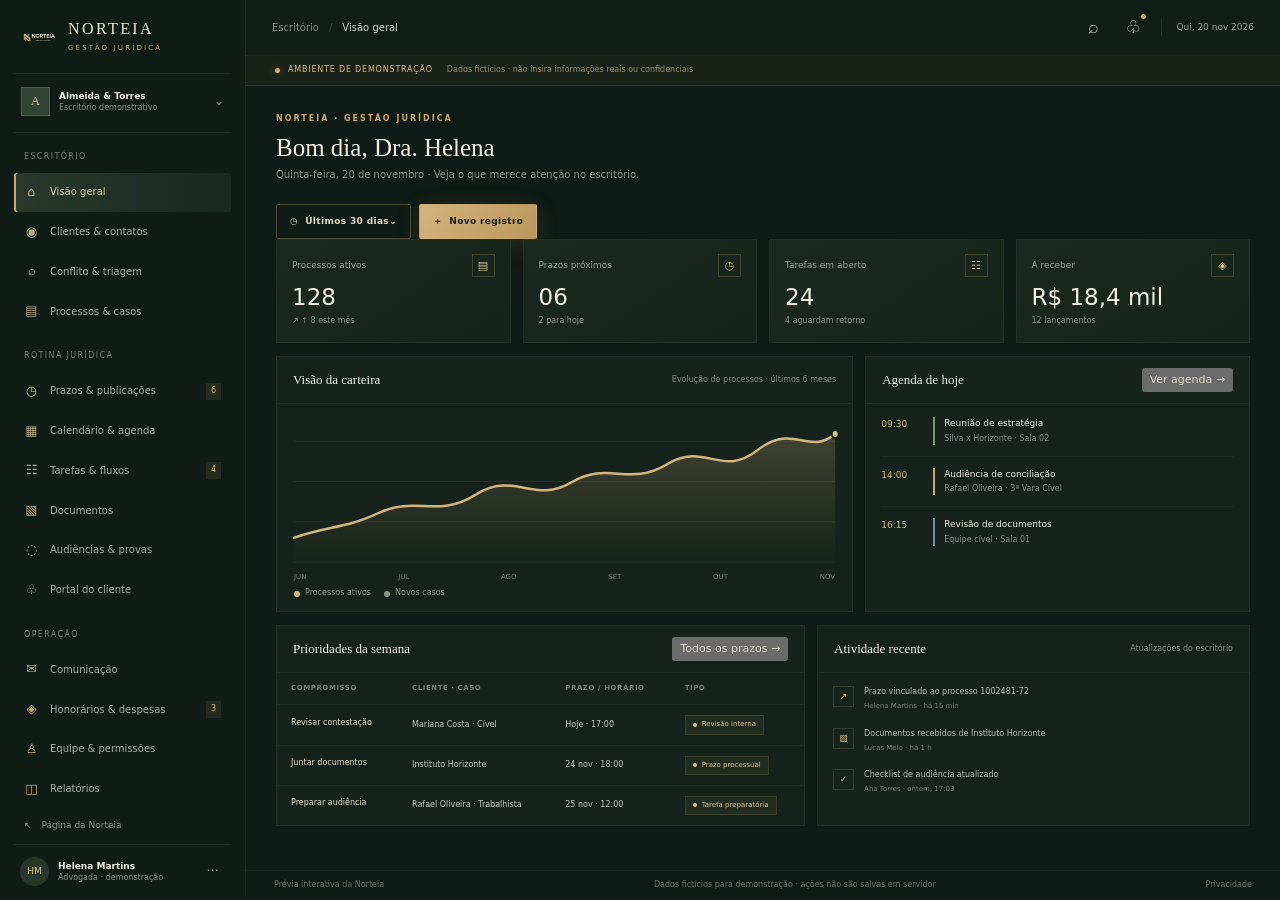
==== demo.html @ d5a63091 "feat: lança a primeira versão pública do Norteia" ====
<!doctype html>
<html lang="pt-BR">
<head>
  <meta charset="utf-8">
  <meta name="viewport" content="width=device-width, initial-scale=1">
  <meta name="theme-color" content="#101a16">
  <meta name="description" content="Demonstração interativa do painel Norteia de gestão jurídica.">
  <title>Painel demonstrativo — Norteia</title>
  <link rel="icon" href="/norteia-monograma.png" type="image/png">
  <link rel="stylesheet" href="/styles.css">
</head>
<body class="app-page">
  <aside class="sidebar" id="sidebar">
    <a class="brand app-brand" href="/"><img src="/norteia-monograma.png" alt="" class="brand-mark"><span class="brand-word">NORTEIA<span>GESTÃO JURÍDICA</span></span></a>
    <div class="workspace-switch"><span class="workspace-avatar">A</span><span><b>Almeida & Torres</b><small>Escritório demonstrativo</small></span><span class="switch-chevron">⌄</span></div>
    <div class="sidebar-label">ESCRITÓRIO</div>
    <nav class="app-nav" id="app-nav" aria-label="Módulos do escritório"></nav>
    <div class="sidebar-bottom"><a href="/?from=demo" class="back-site"><span>↖</span> Página da Norteia</a><div class="user-card"><div class="user-avatar">HM</div><span><b>Helena Martins</b><small>Advogada · demonstração</small></span><button aria-label="Opções do perfil">···</button></div></div>
  </aside>

  <main class="app-main">
    <header class="app-topbar"><button class="mobile-menu app-mobile-menu" aria-label="Abrir menu" aria-expanded="false">☰</button><div class="breadcrumbs"><span>Escritório</span><b>/</b><strong id="current-crumb">Visão geral</strong></div><div class="top-actions"><button class="icon-button" aria-label="Pesquisar" id="search-open">⌕</button><button class="icon-button notification-button" aria-label="Notificações">♧<i></i></button><span class="top-divider"></span><span class="top-date">Qui, 20 nov 2026</span></div></header>
    <div class="demo-ribbon"><span class="demo-pip"></span><span>AMBIENTE DE DEMONSTRAÇÃO</span><span class="demo-ribbon-copy">Dados fictícios · não insira informações reais ou confidenciais</span></div>
    <section class="app-content" id="app-content" tabindex="-1"></section>
    <footer class="app-footer"><span>Prévia interativa da Norteia</span><span>Dados fictícios para demonstração · ações não são salvas em servidor</span><a href="/privacidade/">Privacidade</a></footer>
  </main>
  <div class="toast-region" id="toast-region" aria-live="polite"></div>
  <dialog class="modal" id="action-modal"><form method="dialog" class="modal-card"><button class="modal-close" aria-label="Fechar">×</button><span class="section-kicker" id="modal-kicker">AÇÃO DEMONSTRATIVA</span><h2 id="modal-title">Novo registro</h2><p id="modal-copy">Prévia do fluxo de trabalho.</p><label id="modal-field-label" for="modal-input">Título</label><input id="modal-input" placeholder="Ex.: Revisar documentação" autocomplete="off"><div class="modal-actions"><button class="button button-outline" value="cancel">Cancelar</button><button class="button button-gold" value="default" id="modal-confirm">Adicionar à demonstração</button></div></form></dialog>
  <dialog class="search-dialog" id="search-dialog"><form method="dialog"><label for="global-search">Buscar no painel</label><input id="global-search" placeholder="Clientes, processos, prazos…" autocomplete="off"><button class="modal-close" aria-label="Fechar">×</button><p>Pesquisa demonstrativa entre os itens desta tela.</p></form></dialog>
  <script src="/demo.js" defer></script>
</body>
</html>
---- styles.css ----
:root{color-scheme:dark;--ink:#f2eee4;--ink-muted:#b4b8ad;--gold:#c9a86d;--gold-bright:#dfc28b;--green:#101a16;--green-2:#15231d;--green-3:#1d3027;--line:rgba(221,202,161,.14);--panel:#16221c;--panel-soft:#192720;--muted:#8d988e;--red:#cb7e72;--blue:#8daea4;--sans:Inter,ui-sans-serif,system-ui,-apple-system,BlinkMacSystemFont,"Segoe UI",sans-serif;--serif:Georgia,"Times New Roman",serif}*{box-sizing:border-box}html{scroll-behavior:smooth}body{margin:0;background:var(--green);color:var(--ink);font-family:var(--sans);font-size:14px;line-height:1.6}a{color:inherit;text-decoration:none}button,input{font:inherit}button{color:inherit}.site-header{height:88px;max-width:1320px;padding:0 48px;margin:auto;display:flex;align-items:center;justify-content:space-between;position:relative;z-index:5}.brand{display:flex;align-items:center;gap:12px;min-width:198px}.brand-mark{width:38px;height:38px;object-fit:contain}.brand-word{font-family:var(--serif);font-size:19px;letter-spacing:.15em;color:#f0e7d6;line-height:1.05}.brand-word span{display:block;font-family:var(--sans);font-size:7px;letter-spacing:.31em;color:var(--gold);margin-top:7px}.main-nav{display:flex;gap:36px;color:#c5c8be;font-size:12px}.main-nav a:hover,.text-link:hover,.module-foot a:hover{color:var(--gold-bright)}.button{display:inline-flex;gap:16px;align-items:center;justify-content:center;border:1px solid transparent;border-radius:2px;min-height:46px;padding:0 20px;font-size:11px;font-weight:600;letter-spacing:.04em;transition:.2s ease;cursor:pointer}.button-gold{background:linear-gradient(120deg,#d3b47a,#b9985d);color:#182019;box-shadow:0 5px 24px #bb99552a}.button-gold:hover{background:#e3ca99;transform:translateY(-1px)}.button-outline{border-color:#ac956566;color:#e5dcc8;background:transparent}.button-outline:hover{border-color:var(--gold);color:var(--gold-bright)}.header-action{min-height:40px;font-size:10px}.mobile-menu{display:none;background:none;border:0;font-size:21px}.hero-shell{max-width:1320px;margin:0 auto;padding:46px 48px 0;position:relative;min-height:659px;background:radial-gradient(ellipse at 77% 45%,#bd9c4c13,transparent 39%)}.hero-copy{position:relative;z-index:2;max-width:510px;padding-top:60px}.eyebrow,.section-kicker{font-size:9px;letter-spacing:.25em;color:var(--gold);font-weight:650}.eyebrow{display:flex;align-items:center;gap:12px}.eyebrow-line{display:inline-block;width:28px;height:1px;background:var(--gold)}h1,h2,h3,p{margin-top:0}.hero-copy h1{font-family:var(--serif);font-weight:400;font-size:48px;line-height:1.14;letter-spacing:-.035em;margin:24px 0 20px}.hero-copy h1 em,.intro-grid h2 em,.modules-heading h2 em,.security-copy h2 em,.closing-section h2 em{font-weight:400;color:var(--gold-bright)}.hero-lead{max-width:448px;color:#b9beb4;font-size:14px;line-height:1.85}.hero-actions{display:flex;align-items:center;gap:26px;margin-top:30px}.text-link{font-size:11px;color:#ddd8ca}.text-link span{margin-left:8px;color:var(--gold)}.hero-proof{display:flex;align-items:center;gap:10px;margin-top:54px;max-width:355px;color:#818d82;font-size:10px;line-height:1.6}.proof-dot{width:6px;height:6px;border-radius:50%;background:#d6bd87;box-shadow:0 0 12px #d6bd8770;flex:0 0 auto}.hero-visual{position:absolute;right:48px;top:47px;width:62%;height:500px}.visual-glow{position:absolute;inset:10% 0 5%;background:radial-gradient(ellipse,#c2a26018,transparent 69%)}.dashboard-preview{position:absolute;top:43px;right:0;width:min(100%,687px);height:398px;background:#15221b;border:1px solid #c8aa6b2b;box-shadow:0 24px 80px #0006;transform:perspective(1300px) rotateY(-5deg) rotateX(2deg);overflow:hidden}.preview-top{height:43px;border-bottom:1px solid #ffffff0c;display:flex;justify-content:space-between;align-items:center;padding:0 19px}.preview-logo{display:flex;align-items:center;gap:8px;font-family:var(--serif);letter-spacing:.17em;font-size:10px;color:#e8ddc3}.preview-mark{width:17px;height:17px;border:1px solid var(--gold);color:var(--gold);display:grid;place-items:center;font-family:var(--serif);font-size:10px}.preview-profile{font-size:8px;color:#aab0a7;display:flex;gap:6px;align-items:center}.preview-profile i{width:6px;height:6px;background:#76aa83;border-radius:50%}.preview-content{padding:19px 22px}.preview-heading{display:flex;justify-content:space-between;align-items:center}.preview-heading small{font-size:7px;letter-spacing:.18em;color:#8a988c}.preview-heading h3{font-family:var(--serif);font-size:19px;font-weight:400;margin:5px 0 0}.preview-period{padding:6px 10px;border:1px solid #ffffff14;color:#c0c4bb;font-size:8px}.preview-metrics{display:grid;grid-template-columns:repeat(3,1fr);gap:10px;margin-top:16px}.preview-metrics article{background:#1b2a22;border:1px solid #ffffff09;padding:12px 13px}.preview-metrics article span,.preview-metrics article small{display:block;color:#a1a99f;font-size:8px}.preview-metrics article strong{display:block;font-size:23px;font-weight:450;margin:3px 0}.preview-metrics .trend{color:#9bb89d}.preview-metrics .muted{color:#879186}.preview-lower{display:grid;grid-template-columns:1fr 1fr;gap:13px;margin-top:12px}.preview-chart,.preview-agenda{height:140px;background:#19271f;border:1px solid #ffffff09;padding:12px 13px}.widget-heading{display:flex;align-items:center;justify-content:space-between}.widget-heading b{font-size:9px;font-weight:550}.widget-heading span{font-size:7px;color:#a1a99e}.chart-bars{height:76px;display:flex;align-items:end;justify-content:space-around;gap:9px;padding:6px 8px 0;border-bottom:1px solid #ffffff12}.chart-bars i{flex:1;max-width:19px;background:linear-gradient(180deg,#d7bd86,#8c774c);opacity:.82}.chart-bars i:nth-child(2n){background:linear-gradient(180deg,#859c84,#455e4e)}.chart-labels{display:flex;justify-content:space-around;font-size:6px;color:#79847b;padding-top:5px}.agenda-item{display:flex;gap:9px;margin-top:15px}.agenda-item time{font-size:8px;color:var(--gold-bright);width:32px}.agenda-item span b,.agenda-item span small{display:block;font-size:8px;line-height:1.4;font-weight:500}.agenda-item span small{font-size:7px;color:#8d988e;margin-top:3px}.preview-note{position:absolute;right:14px;bottom:4px;font-size:7px;color:#768176}.floating-alert{position:absolute;left:-5px;bottom:6px;display:flex;align-items:center;gap:10px;padding:11px 14px;background:#202e25;border:1px solid #c8aa6b36;box-shadow:0 14px 38px #0006}.alert-icon{color:var(--gold);font-size:16px}.floating-alert b,.floating-alert small{display:block;font-size:9px;font-weight:500}.floating-alert small{font-size:8px;color:#9da69a}.alert-check{color:#a8c6a4;font-size:11px;margin-left:12px}.visual-caption{position:absolute;right:10px;bottom:0;font-family:var(--serif);font-style:italic;color:#8c9186;font-size:12px}.hero-bottom{position:absolute;bottom:24px;left:48px;right:48px;display:flex;align-items:center;gap:15px;color:#637168;font-size:8px;letter-spacing:.23em}.hero-bottom i{width:3px;height:3px;border-radius:50%;background:#b39863}.section-wrap{max-width:1190px;margin:0 auto;padding-left:48px;padding-right:48px}.intro-section{padding-top:105px;padding-bottom:110px}.intro-grid{display:grid;grid-template-columns:1fr 1fr;gap:60px;margin-top:19px;align-items:end}.intro-grid h2,.modules-heading h2,.security-copy h2,.closing-section h2{font-family:var(--serif);font-size:36px;font-weight:400;line-height:1.2;letter-spacing:-.02em;margin-bottom:0}.intro-grid p,.modules-heading p,.security-copy>p{color:#adb5aa;font-size:12px;line-height:1.9;max-width:480px}.gold-link{color:#dfd6c1}.value-grid{display:grid;grid-template-columns:repeat(3,1fr);gap:15px;margin-top:55px}.value-card{position:relative;min-height:205px;padding:25px 23px;background:linear-gradient(145deg,#17251e,#132019);border:1px solid #d1b67518}.value-number{position:absolute;right:22px;top:19px;color:#59675d;font-size:9px;letter-spacing:.1em}.value-icon{width:37px;height:37px;border:1px solid #c8aa6b55;color:var(--gold-bright);display:grid;place-items:center;font-family:var(--serif);font-size:20px}.value-card h3{font-family:var(--serif);font-size:16px;font-weight:400;margin:20px 0 8px}.value-card p{font-size:10px;line-height:1.8;color:#909b90;max-width:280px}.modules-section{padding:92px 0 87px;background:#141f19;border-top:1px solid #e3d4b11a;border-bottom:1px solid #e3d4b11a}.modules-heading{display:flex;justify-content:space-between;align-items:end;margin-top:18px}.modules-heading p{max-width:310px;margin-bottom:4px}.module-cards{display:grid;grid-template-columns:repeat(3,1fr);margin-top:42px;border-top:1px solid #ffffff15;border-left:1px solid #ffffff15}.module-card{min-height:185px;padding:22px 23px;position:relative;border-right:1px solid #ffffff15;border-bottom:1px solid #ffffff15;transition:.2s}.module-card:hover{background:#1e2c23}.module-card span{font-size:8px;letter-spacing:.12em;color:var(--gold)}.module-card b{display:block;margin-top:19px;font-family:var(--serif);font-size:16px;font-weight:400}.module-card p{max-width:270px;color:#8f9b90;font-size:10px;line-height:1.7;margin-top:7px}.module-card i{position:absolute;right:22px;bottom:18px;color:#d3bc85;font-style:normal;font-size:14px}.module-foot{display:flex;justify-content:space-between;align-items:center;padding-top:25px;color:#788579;font-size:8px;letter-spacing:.1em}.module-foot a{font-size:10px;letter-spacing:0;color:#d8c99f}.module-foot a span{margin-left:8px;color:var(--gold)}.security-section{display:grid;grid-template-columns:.9fr 1.1fr;gap:75px;align-items:center;padding-top:112px;padding-bottom:112px}.security-art{height:280px;position:relative;display:grid;place-items:center;overflow:hidden}.security-ring{position:absolute;border:1px solid #d1b6752a;border-radius:50%}.ring-one{width:220px;height:220px}.ring-two{width:158px;height:158px;border-color:#d1b67540}.security-emblem{height:80px;width:80px;display:grid;place-items:center;border:1px solid #d4b879;color:#dec38c;font-family:var(--serif);font-size:43px;box-shadow:0 0 65px #ccad6620,inset 0 0 30px #ccad6612}.security-orbit{position:absolute;color:#9d987e;font-size:7px;letter-spacing:.22em}.orbit-a{top:30px;left:50%;transform:translateX(-50%)}.orbit-b{bottom:28px;left:50%;transform:translateX(-50%)}.security-copy h2{font-size:31px;margin-top:15px}.security-copy>p{margin-top:17px;max-width:495px}.security-points{display:grid;gap:9px;margin-top:22px;color:#b7beb2;font-size:10px}.security-points i{color:var(--gold-bright);font-style:normal;margin-right:9px}.closing-section{text-align:center;padding:82px 24px 85px;background:radial-gradient(ellipse at center,#273428,#152019 63%);border-top:1px solid #e3d4b11a}.closing-mark{margin:0 auto 22px;width:36px;height:36px;border:1px solid #c8aa6b8c;color:var(--gold-bright);display:grid;place-items:center;font-family:var(--serif);font-size:20px}.closing-section h2{font-size:34px;margin:16px 0 26px}.closing-section small{display:block;color:#788579;font-size:8px;margin-top:14px}.site-footer{max-width:1320px;padding:24px 48px;margin:auto;display:flex;align-items:center;justify-content:space-between;color:#778279;font-size:9px}.site-footer .brand{min-width:0}.site-footer .brand-mark{width:30px;height:30px}.site-footer .brand-word{font-size:14px}.site-footer .brand-word span{font-size:6px}.site-footer a:hover{color:var(--gold-bright)}

/* Aplicação demonstrativa */
.app-page{height:100vh;overflow:hidden;background:#101a16;font-size:13px}.sidebar{position:fixed;left:0;top:0;bottom:0;width:246px;background:#111c17;border-right:1px solid #ffffff10;display:flex;flex-direction:column;padding:20px 14px 12px;z-index:10}.app-brand{padding:0 8px 19px;border-bottom:1px solid #ffffff10}.app-brand .brand-mark{width:34px;height:34px}.app-brand .brand-word{font-size:16px}.workspace-switch{display:flex;align-items:center;gap:9px;padding:13px 7px 16px;border-bottom:1px solid #ffffff10}.workspace-avatar{width:29px;height:29px;display:grid;place-items:center;background:#314334;color:#dec38c;font-family:var(--serif);border:1px solid #c9a86d3a}.workspace-switch b,.workspace-switch small{display:block;font-size:9px;line-height:1.4}.workspace-switch small{font-size:8px;color:#869187}.switch-chevron{margin-left:auto;color:#89958c;font-size:12px}.sidebar-label{font-size:8px;letter-spacing:.17em;color:#748076;padding:18px 10px 8px}.app-nav{overflow-y:auto;scrollbar-width:thin;scrollbar-color:#344237 transparent}.nav-link{width:100%;border:0;background:transparent;display:flex;align-items:center;gap:11px;padding:9px 10px;margin:1px 0;color:#a5afa5;text-align:left;font-size:10px;border-radius:3px;cursor:pointer;transition:.15s}.nav-link:hover{background:#1c2b22;color:#f0e7d6}.nav-link.active{background:linear-gradient(90deg,#29392d,#1a281f);color:#e5cf9e;box-shadow:inset 2px 0 #c9a86d}.nav-icon{width:15px;text-align:center;color:#bdad81;font-size:13px}.nav-badge{margin-left:auto;font-size:8px;color:#d0b981;background:#c7a9601c;padding:2px 5px}.sidebar-bottom{margin-top:auto}.back-site{display:flex;gap:10px;align-items:center;color:#8e9a90;font-size:9px;padding:12px 10px;border-bottom:1px solid #ffffff10}.back-site:hover{color:#e3ca99}.user-card{display:flex;align-items:center;gap:9px;padding:12px 6px 2px}.user-avatar{width:29px;height:29px;border-radius:50%;background:#27382b;color:#e1c790;display:grid;place-items:center;font-size:9px}.user-card b,.user-card small{display:block;font-size:9px;line-height:1.4}.user-card small{color:#879389;font-size:8px}.user-card button{margin-left:auto;background:transparent;border:0;color:#9aa399}.app-main{height:100vh;margin-left:246px;display:flex;flex-direction:column;min-width:0}.app-topbar{height:56px;flex:0 0 56px;border-bottom:1px solid #ffffff0e;display:flex;align-items:center;justify-content:space-between;padding:0 26px;background:#121d17}.breadcrumbs{display:flex;gap:10px;align-items:center;font-size:10px;color:#859086}.breadcrumbs b{font-weight:400;color:#465348}.breadcrumbs strong{font-weight:500;color:#d4dacd}.top-actions{display:flex;align-items:center;gap:14px;color:#9aa39a}.icon-button{background:transparent;border:0;color:#b6bbae;font-size:18px;cursor:pointer;position:relative}.icon-button:hover{color:#dfc28b}.notification-button i{position:absolute;right:1px;top:2px;width:5px;height:5px;background:#c9a86d;border-radius:50%}.top-divider{height:18px;width:1px;background:#ffffff15}.top-date{font-size:9px}.demo-ribbon{min-height:30px;display:flex;align-items:center;gap:8px;padding:0 29px;background:#9b7c4214;border-bottom:1px solid #bd9d5f29;color:#d7bd83;font-size:8px;letter-spacing:.1em}.demo-pip{width:5px;height:5px;border-radius:50%;background:#d2ae64;box-shadow:0 0 8px #d2ae6466}.demo-ribbon-copy{color:#968b6d;letter-spacing:0;margin-left:6px}.app-content{overflow:auto;flex:1;padding:27px 30px 32px;scrollbar-width:thin;scrollbar-color:#39443b transparent}.app-footer{min-height:30px;flex:0 0 30px;border-top:1px solid #ffffff0b;padding:0 28px;display:flex;align-items:center;justify-content:space-between;color:#66736a;font-size:8px}.app-footer a:hover{color:var(--gold-bright)}.page-title-row{display:flex;align-items:flex-start;justify-content:space-between;gap:20px;margin-bottom:21px}.page-title-row .section-kicker{font-size:8px}.page-title-row h1{font-family:var(--serif);font-size:25px;line-height:1.2;font-weight:400;margin:7px 0 4px}.page-title-row p{color:#89958a;font-size:10px;margin:0}.page-actions{display:flex;gap:8px}.page-actions .button{min-height:35px;padding:0 13px;font-size:9px}.metric-grid{display:grid;grid-template-columns:repeat(4,1fr);gap:12px}.metric-card{padding:14px 15px;background:linear-gradient(145deg,#1a2920,#17231c);border:1px solid #ffffff0c;min-height:103px;position:relative}.metric-top{display:flex;justify-content:space-between;align-items:center;color:#99a397;font-size:9px}.metric-icon{width:23px;height:23px;display:grid;place-items:center;color:#d4bd89;border:1px solid #c9a86d38;font-size:11px}.metric-value{font-size:23px;font-weight:450;line-height:1.2;margin-top:7px}.metric-sub{font-size:8px;color:#879388;margin-top:4px}.metric-sub em{color:#9cbb99;font-style:normal}.overview-grid{display:grid;grid-template-columns:1.2fr .8fr;gap:12px;margin-top:13px}.app-panel{background:#16221b;border:1px solid #ffffff0d}.panel-heading{height:47px;padding:0 16px;display:flex;align-items:center;justify-content:space-between;border-bottom:1px solid #ffffff0d}.panel-heading b{font-family:var(--serif);font-size:13px;font-weight:400}.panel-heading a{font-size:8px;color:#d7c28e}.panel-subtitle{color:#7f8d81;font-size:8px}.chart-panel{padding-bottom:11px}.overview-chart{height:168px;padding:12px 17px 5px;position:relative}.overview-chart svg{width:100%;height:100%;overflow:visible}.chart-gridline{stroke:#ffffff10;stroke-width:1}.chart-area{fill:url(#areaFill)}.chart-line{fill:none;stroke:#d1b77e;stroke-width:2.5;stroke-linecap:round;stroke-linejoin:round}.chart-point{fill:#d8c08a;stroke:#16221b;stroke-width:2}.chart-axis{display:flex;justify-content:space-between;color:#758176;font-size:7px;margin:0 17px}.chart-legend{display:flex;gap:13px;color:#89958a;font-size:8px;padding:0 17px;margin-top:4px}.chart-legend span{display:flex;align-items:center;gap:5px}.chart-legend i{width:6px;height:6px;background:#d1b77e;border-radius:50%}.chart-legend span+span i{background:#829b81}.agenda-list{padding:2px 15px 6px}.agenda-row{display:flex;gap:10px;padding:11px 0;border-bottom:1px solid #ffffff0a}.agenda-row:last-child{border:0}.agenda-time{width:42px;color:#d7bd83;font-size:9px}.agenda-row-content{padding-left:9px;border-left:2px solid #7b9474}.agenda-row:nth-child(2) .agenda-row-content{border-color:#c9a86d}.agenda-row:nth-child(3) .agenda-row-content{border-color:#7889a0}.agenda-row-content b,.agenda-row-content small{display:block;font-size:9px;font-weight:500;line-height:1.5}.agenda-row-content small{color:#849085;font-size:8px;margin-top:2px}.bottom-grid{display:grid;grid-template-columns:1.1fr .9fr;gap:12px;margin-top:13px}.table-wrap{overflow:auto}.data-table{width:100%;border-collapse:collapse;white-space:nowrap}.data-table th{font-size:7px;letter-spacing:.08em;font-weight:550;color:#718075;text-align:left;padding:10px 14px;border-bottom:1px solid #ffffff0d}.data-table td{font-size:8px;padding:10px 14px;color:#c4cabe;border-bottom:1px solid #ffffff09}.data-table tr:last-child td{border-bottom:0}.data-table td:first-child{color:#e3dcca}.table-sub{display:block;font-size:7px;color:#7c897e;margin-top:3px}.status-pill{display:inline-flex;align-items:center;gap:5px;padding:3px 7px;border:1px solid #c9a86d28;background:#c9a86d12;color:#ddc58e;font-size:7px}.status-pill::before{content:"";width:4px;height:4px;background:currentColor;border-radius:50%}.status-pill.green{border-color:#80a58130;background:#80a58112;color:#a5c3a3}.status-pill.red{border-color:#c27d6b30;background:#c27d6b12;color:#df9588}.status-pill.blue{border-color:#8aa1b730;background:#8aa1b712;color:#aabdd0}.activity-list{padding:5px 15px 8px}.activity{display:flex;gap:10px;padding:8px 0}.activity-mark{width:21px;height:21px;border:1px solid #c9a86d30;color:#d7be87;display:grid;place-items:center;font-size:9px;flex:0 0 auto}.activity p{font-size:8px;color:#b9c1b5;margin:0;line-height:1.5}.activity small{display:block;color:#758277;font-size:7px;margin-top:3px}.toolbar{display:flex;align-items:center;justify-content:space-between;gap:10px;margin-bottom:12px}.toolbar-left,.toolbar-right{display:flex;align-items:center;gap:8px}.search-field{height:34px;min-width:205px;padding:0 11px;background:#16221b;border:1px solid #ffffff18;color:#ede9df;font-size:9px;outline:none}.search-field:focus,.filter-select:focus{border-color:#c9a86d8a}.search-field::placeholder{color:#758176}.filter-select{height:34px;min-width:118px;padding:0 10px;background:#16221b;border:1px solid #ffffff18;color:#aab3a8;font-size:9px;outline:none}.record-count{color:#78867a;font-size:8px;margin-left:3px}.empty-state{padding:40px;text-align:center;color:#879388;font-size:10px}.detail-layout{display:grid;grid-template-columns:1.4fr .6fr;gap:12px}.detail-card{padding:18px;background:#16221b;border:1px solid #ffffff0d}.detail-card h3{font-family:var(--serif);font-size:14px;font-weight:400;margin-bottom:13px}.detail-fields{display:grid;grid-template-columns:repeat(2,1fr);gap:15px}.detail-field small{display:block;font-size:7px;letter-spacing:.1em;color:#758176}.detail-field b{display:block;font-size:9px;font-weight:450;margin-top:4px;color:#d9ded4}.timeline{border-left:1px solid #c9a86d38;margin-left:4px;padding-left:15px}.timeline-item{position:relative;padding-bottom:16px}.timeline-item:before{content:"";position:absolute;left:-19px;top:5px;width:7px;height:7px;background:#c9a86d;border-radius:50%}.timeline-item b{display:block;font-size:9px;font-weight:500}.timeline-item small{display:block;color:#849085;font-size:8px;margin-top:2px}.modal,.search-dialog{background:transparent;border:0;padding:0;color:var(--ink);max-width:calc(100vw - 30px);width:440px}.modal::backdrop,.search-dialog::backdrop{background:#06100bd9;backdrop-filter:blur(5px)}.modal-card,.search-dialog form{position:relative;background:#18251e;border:1px solid #c9a86d44;padding:28px}.modal-close{position:absolute;top:12px;right:14px;background:none;border:0;color:#a5afa4;font-size:22px;cursor:pointer}.modal-card .section-kicker{font-size:8px}.modal-card h2{font-family:var(--serif);font-size:23px;font-weight:400;margin:9px 0}.modal-card p,.search-dialog p{font-size:9px;color:#8d988e}.modal-card label{display:block;font-size:9px;color:#adb5aa;margin:18px 0 6px}.modal-card input,.search-dialog input{width:100%;height:38px;background:#101a16;border:1px solid #ffffff1d;color:#f2eee4;padding:0 11px;outline:none}.modal-card input:focus,.search-dialog input:focus{border-color:#c9a86d}.modal-actions{display:flex;justify-content:flex-end;gap:8px;margin-top:20px}.modal-actions .button{min-height:36px;font-size:9px;padding:0 13px}.toast-region{position:fixed;right:24px;bottom:45px;z-index:20;display:grid;gap:8px}.toast{padding:10px 14px;background:#25382b;border:1px solid #86a27e66;color:#d6e1d1;font-size:9px;box-shadow:0 10px 40px #0007;animation:toast-in .2s ease}.toast.error{border-color:#c27d6b66;color:#e7b1a6}@keyframes toast-in{from{transform:translateY(7px);opacity:0}to{transform:translateY(0);opacity:1}}.app-mobile-menu{color:#d5c38c}.privacy-page{min-height:100vh}.privacy-content{max-width:800px;margin:60px auto;padding:0 28px 80px}.privacy-content h1{font:400 38px/1.2 var(--serif);margin:14px 0 22px}.privacy-content h2{font:400 20px var(--serif);margin:30px 0 8px;color:#e7d7b0}.privacy-content p{color:#aeb8ac;font-size:13px;line-height:1.9}.privacy-content .privacy-updated{margin-top:35px;color:#7d8a7e;font-size:10px}.privacy-page .site-header{border-bottom:1px solid #ffffff12}.privacy-page .text-link{font-size:10px}

@media(max-width:1050px){.hero-visual{right:32px;width:59%;opacity:.88}.dashboard-preview{width:100%}.hero-copy{max-width:440px}.hero-copy h1{font-size:42px}.hero-lead{max-width:390px}.hero-proof{max-width:300px}.security-section{gap:35px}.section-wrap{padding-left:36px;padding-right:36px}.site-header{padding:0 36px}.hero-shell{padding-left:36px;padding-right:36px}.hero-bottom{left:36px;right:36px}.sidebar{width:220px}.app-main{margin-left:220px}.metric-grid{grid-template-columns:repeat(2,1fr)}}
@media(max-width:760px){.site-header{height:70px;padding:0 20px}.brand{gap:9px}.brand-mark{width:31px;height:31px}.brand-word{font-size:16px}.brand-word span{font-size:6px;margin-top:5px}.main-nav,.header-action{display:none}.mobile-menu{display:block}.hero-shell{padding:25px 20px 55px;min-height:auto;background:radial-gradient(ellipse at 66% 49%,#bd9c4c14,transparent 56%)}.hero-copy{padding-top:24px;max-width:none}.hero-copy h1{font-size:39px;margin:19px 0 15px}.hero-lead{font-size:12px;max-width:460px}.hero-actions{gap:17px;flex-wrap:wrap;margin-top:22px}.hero-proof{margin-top:26px;max-width:340px}.hero-visual{position:relative;top:auto;right:auto;width:100%;height:306px;margin:26px 0 0}.dashboard-preview{top:5px;width:100%;height:265px;transform:none}.preview-top{height:35px;padding:0 11px}.preview-content{padding:12px}.preview-heading h3{font-size:15px}.preview-heading small{font-size:6px}.preview-period{font-size:7px;padding:4px 6px}.preview-metrics{gap:5px;margin-top:11px}.preview-metrics article{padding:8px}.preview-metrics article span,.preview-metrics article small{font-size:6px}.preview-metrics article strong{font-size:17px}.preview-lower{gap:6px;margin-top:7px}.preview-chart,.preview-agenda{height:105px;padding:8px}.widget-heading b{font-size:7px}.widget-heading span{font-size:6px}.chart-bars{height:52px}.agenda-item{margin-top:10px;gap:4px}.agenda-item time,.agenda-item span b{font-size:6px}.agenda-item span small{font-size:5px}.preview-note{font-size:5px}.floating-alert{left:-5px;bottom:-11px;padding:8px 10px;gap:7px}.floating-alert b{font-size:7px}.floating-alert small{font-size:6px}.alert-icon{font-size:12px}.visual-caption{display:none}.hero-bottom{position:relative;bottom:auto;left:auto;right:auto;margin-top:21px;gap:9px;font-size:6px}.section-wrap{padding-left:20px;padding-right:20px}.intro-section{padding-top:68px;padding-bottom:70px}.intro-grid{grid-template-columns:1fr;gap:17px;margin-top:17px}.intro-grid h2,.modules-heading h2{font-size:31px}.intro-grid p,.modules-heading p,.security-copy>p{font-size:11px}.value-grid{grid-template-columns:1fr;gap:9px;margin-top:30px}.value-card{min-height:155px;padding:19px}.value-card h3{margin-top:13px}.modules-section{padding:65px 0}.modules-heading{display:block}.modules-heading p{margin-top:13px}.module-cards{grid-template-columns:1fr 1fr;margin-top:25px}.module-card{min-height:164px;padding:16px}.module-card b{font-size:14px;margin-top:14px}.module-card p{font-size:9px}.module-foot{align-items:flex-start;gap:13px;flex-direction:column;font-size:7px}.security-section{grid-template-columns:1fr;gap:10px;padding-top:62px;padding-bottom:65px}.security-art{height:220px;grid-row:2}.ring-one{width:190px;height:190px}.ring-two{width:135px;height:135px}.security-copy h2{font-size:27px}.closing-section{padding:65px 18px}.closing-section h2{font-size:29px}.site-footer{padding:19px 20px;gap:10px;flex-wrap:wrap}.site-footer>span:first-of-type{display:none}.privacy-content{margin:40px auto;padding:0 20px 60px}.privacy-content h1{font-size:31px}.app-page{height:auto;min-height:100vh;overflow:auto}.sidebar{transform:translateX(-100%);transition:transform .2s ease;width:255px;box-shadow:0 0 50px #0008}.sidebar.open{transform:translateX(0)}.app-main{margin-left:0;height:100vh;min-height:650px}.app-topbar{padding:0 14px;height:50px;flex-basis:50px}.app-mobile-menu{display:block}.breadcrumbs{margin-right:auto;margin-left:12px;font-size:9px}.top-actions{gap:8px}.top-date{display:none}.demo-ribbon{padding:0 14px;font-size:7px}.demo-ribbon-copy{font-size:7px}.app-content{padding:20px 14px 24px}.app-footer{padding:5px 12px;gap:4px;flex-wrap:wrap;font-size:7px;min-height:35px}.app-footer span:nth-child(2){display:none}.page-title-row{align-items:flex-start;flex-direction:column;gap:12px;margin-bottom:16px}.page-title-row h1{font-size:23px}.page-actions{width:100%}.page-actions .button{flex:1}.metric-grid{gap:7px}.metric-card{min-height:91px;padding:11px}.metric-top{font-size:8px}.metric-icon{height:20px;width:20px}.metric-value{font-size:21px}.metric-sub{font-size:7px}.overview-grid,.bottom-grid,.detail-layout{grid-template-columns:1fr;gap:9px;margin-top:9px}.overview-chart{height:150px}.toolbar{align-items:stretch;flex-direction:column}.toolbar-left,.toolbar-right{width:100%}.search-field{min-width:0;flex:1}.filter-select{flex:1;min-width:0}.data-table th{padding:9px 10px;font-size:6px}.data-table td{padding:9px 10px;font-size:7px}.panel-heading{padding:0 12px}.detail-card{padding:14px}.detail-fields{gap:12px}.search-dialog{width:calc(100% - 24px)}.modal-card,.search-dialog form{padding:23px}.toast-region{left:12px;right:12px;bottom:43px}}
@media(max-width:380px){.hero-copy h1{font-size:34px}.hero-visual{height:280px}.dashboard-preview{height:247px}.preview-lower{grid-template-columns:1.05fr .95fr}.preview-chart,.preview-agenda{padding:6px}.preview-heading h3{font-size:13px}.module-cards{grid-template-columns:1fr}.module-card{min-height:138px}}
@media(prefers-reduced-motion:reduce){*,*::before,*::after{scroll-behavior:auto!important;transition:none!important;animation:none!important}}
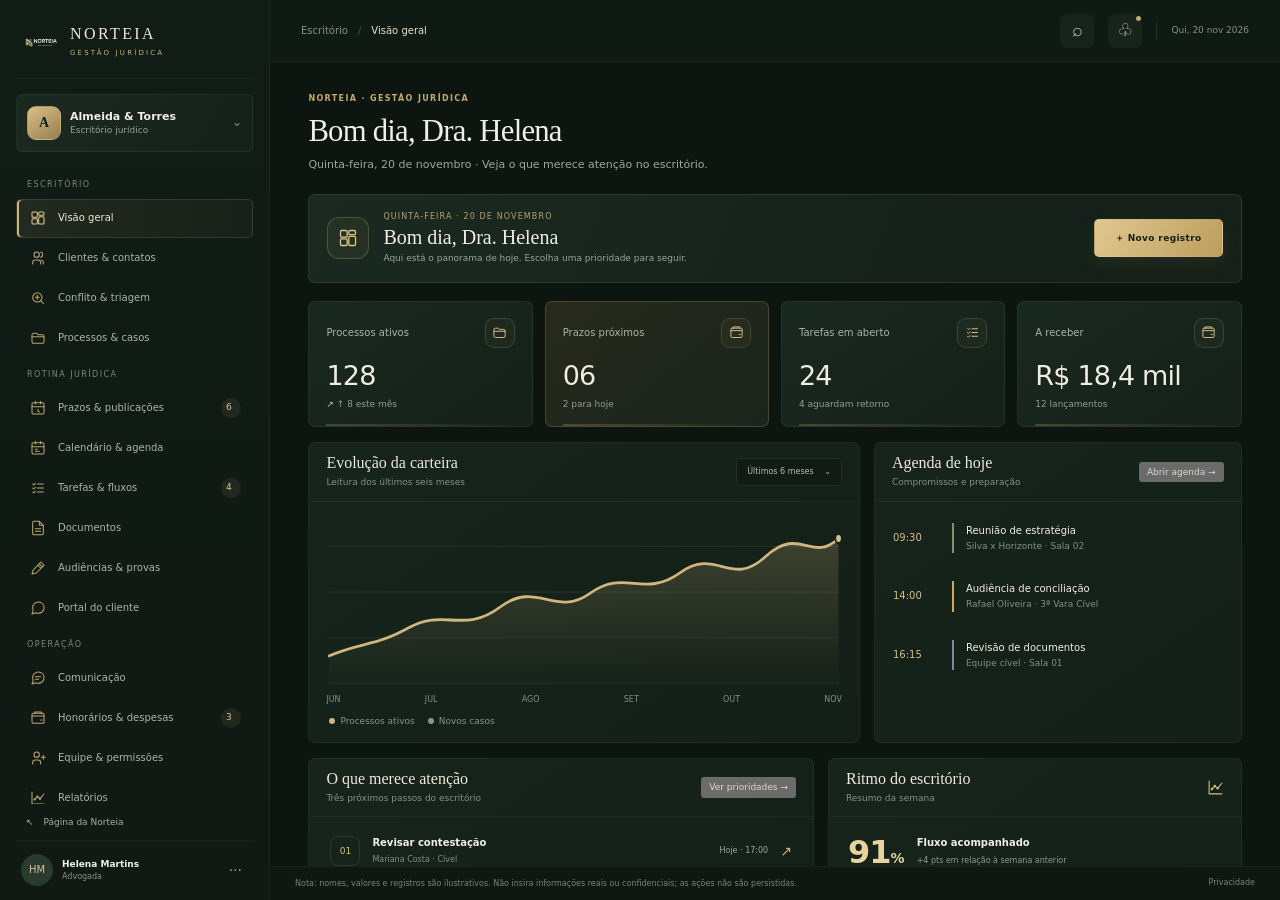
==== commit 0da12a40: "refine: evolui a landing e os módulos do painel" ====
--- a/demo.html
+++ b/demo.html
@@ -4,29 +4,29 @@
   <meta charset="utf-8">
   <meta name="viewport" content="width=device-width, initial-scale=1">
   <meta name="theme-color" content="#101a16">
-  <meta name="description" content="Demonstração interativa do painel Norteia de gestão jurídica.">
-  <title>Painel demonstrativo — Norteia</title>
+  <meta name="description" content="Norteia reúne a gestão jurídica em uma visão conectada de clientes, casos, prazos e operação.">
+  <title>Norteia — Gestão jurídica</title>
   <link rel="icon" href="/norteia-monograma.png" type="image/png">
   <link rel="stylesheet" href="/styles.css">
+  <link rel="stylesheet" href="/refinements.css">
 </head>
 <body class="app-page">
   <aside class="sidebar" id="sidebar">
     <a class="brand app-brand" href="/"><img src="/norteia-monograma.png" alt="" class="brand-mark"><span class="brand-word">NORTEIA<span>GESTÃO JURÍDICA</span></span></a>
-    <div class="workspace-switch"><span class="workspace-avatar">A</span><span><b>Almeida & Torres</b><small>Escritório demonstrativo</small></span><span class="switch-chevron">⌄</span></div>
+    <div class="workspace-switch"><span class="workspace-avatar">A</span><span><b>Almeida & Torres</b><small>Escritório jurídico</small></span><span class="switch-chevron">⌄</span></div>
     <div class="sidebar-label">ESCRITÓRIO</div>
     <nav class="app-nav" id="app-nav" aria-label="Módulos do escritório"></nav>
-    <div class="sidebar-bottom"><a href="/?from=demo" class="back-site"><span>↖</span> Página da Norteia</a><div class="user-card"><div class="user-avatar">HM</div><span><b>Helena Martins</b><small>Advogada · demonstração</small></span><button aria-label="Opções do perfil">···</button></div></div>
+    <div class="sidebar-bottom"><a href="/" class="back-site"><span>↖</span> Página da Norteia</a><div class="user-card"><div class="user-avatar">HM</div><span><b>Helena Martins</b><small>Advogada</small></span><button aria-label="Opções do perfil">···</button></div></div>
   </aside>
 
   <main class="app-main">
     <header class="app-topbar"><button class="mobile-menu app-mobile-menu" aria-label="Abrir menu" aria-expanded="false">☰</button><div class="breadcrumbs"><span>Escritório</span><b>/</b><strong id="current-crumb">Visão geral</strong></div><div class="top-actions"><button class="icon-button" aria-label="Pesquisar" id="search-open">⌕</button><button class="icon-button notification-button" aria-label="Notificações">♧<i></i></button><span class="top-divider"></span><span class="top-date">Qui, 20 nov 2026</span></div></header>
-    <div class="demo-ribbon"><span class="demo-pip"></span><span>AMBIENTE DE DEMONSTRAÇÃO</span><span class="demo-ribbon-copy">Dados fictícios · não insira informações reais ou confidenciais</span></div>
     <section class="app-content" id="app-content" tabindex="-1"></section>
-    <footer class="app-footer"><span>Prévia interativa da Norteia</span><span>Dados fictícios para demonstração · ações não são salvas em servidor</span><a href="/privacidade/">Privacidade</a></footer>
+    <footer class="app-footer"><span class="app-footnote">Nota: nomes, valores e registros são ilustrativos. Não insira informações reais ou confidenciais; as ações não são persistidas.</span><a href="/privacidade/">Privacidade</a></footer>
   </main>
   <div class="toast-region" id="toast-region" aria-live="polite"></div>
-  <dialog class="modal" id="action-modal"><form method="dialog" class="modal-card"><button class="modal-close" aria-label="Fechar">×</button><span class="section-kicker" id="modal-kicker">AÇÃO DEMONSTRATIVA</span><h2 id="modal-title">Novo registro</h2><p id="modal-copy">Prévia do fluxo de trabalho.</p><label id="modal-field-label" for="modal-input">Título</label><input id="modal-input" placeholder="Ex.: Revisar documentação" autocomplete="off"><div class="modal-actions"><button class="button button-outline" value="cancel">Cancelar</button><button class="button button-gold" value="default" id="modal-confirm">Adicionar à demonstração</button></div></form></dialog>
-  <dialog class="search-dialog" id="search-dialog"><form method="dialog"><label for="global-search">Buscar no painel</label><input id="global-search" placeholder="Clientes, processos, prazos…" autocomplete="off"><button class="modal-close" aria-label="Fechar">×</button><p>Pesquisa demonstrativa entre os itens desta tela.</p></form></dialog>
+  <dialog class="modal" id="action-modal"><form method="dialog" class="modal-card"><button class="modal-close" aria-label="Fechar">×</button><span class="section-kicker" id="modal-kicker">NOVO REGISTRO</span><h2 id="modal-title">Novo registro</h2><p id="modal-copy">Prévia do fluxo de trabalho.</p><label id="modal-field-label" for="modal-input">Título</label><input id="modal-input" placeholder="Ex.: Revisar documentação" autocomplete="off"><div class="modal-actions"><button class="button button-outline" value="cancel">Cancelar</button><button class="button button-gold" value="default" id="modal-confirm">Adicionar nesta sessão</button></div></form></dialog>
+  <dialog class="search-dialog" id="search-dialog"><form method="dialog"><label for="global-search">Buscar no painel</label><input id="global-search" placeholder="Clientes, processos, prazos…" autocomplete="off"><button class="modal-close" aria-label="Fechar">×</button><p>Busca entre os itens disponíveis nesta página.</p></form></dialog>
   <script src="/demo.js" defer></script>
 </body>
 </html>
--- a/refinements.css
+++ b/refinements.css
@@ -0,0 +1,222 @@
+/* Norteia visual refinement: editorial landing page + richer application workspace. */
+:root{--ink:#f1eee5;--ink-muted:#aab3a9;--gold:#cfb276;--gold-bright:#e7d09f;--green:#0d1712;--green-2:#14221a;--green-3:#1c3025;--line:rgba(215,191,136,.17);--panel:#14221a;--panel-soft:#19291f;--muted:#929d91;--sans:Inter,ui-sans-serif,system-ui,-apple-system,BlinkMacSystemFont,"Segoe UI",sans-serif;--serif:Georgia,"Times New Roman",serif}
+button,a,input,select{outline-offset:3px}button:focus-visible,a:focus-visible,input:focus-visible,select:focus-visible{outline:2px solid #d8bd82}
+svg{display:block}
+
+/* Landing page */
+.site-header{height:94px;max-width:1440px;padding:0 clamp(24px,5vw,76px)}
+.main-nav{font-size:12px;letter-spacing:.025em;gap:clamp(24px,3vw,46px)}
+.header-action{min-height:43px;padding:0 18px;font-size:10px}
+.hero-shell{max-width:1440px;min-height:760px;padding:75px clamp(24px,5vw,76px) 0;background:radial-gradient(ellipse at 76% 46%,#bd9c4c1c,transparent 41%),radial-gradient(ellipse at 9% 100%,#1b392832,transparent 38%)}
+.hero-copy{max-width:560px;padding-top:83px}
+.eyebrow{font-size:9px;letter-spacing:.2em}
+.hero-copy h1{font-size:clamp(48px,5.1vw,72px);line-height:1.06;letter-spacing:-.04em;max-width:660px;margin:24px 0 22px}
+.hero-copy h1 em,.intro-grid h2 em,.modules-heading h2 em,.security-copy h2 em,.closing-section h2 em,.journey-heading h2 em{color:var(--gold-bright);font-style:normal}
+.hero-lead{font-size:15px;line-height:1.85;max-width:470px;color:#b9c1b8}
+.hero-actions{margin-top:30px;gap:24px}
+.hero-actions .button{min-height:51px;padding:0 24px;font-size:11px}
+.hero-proof{max-width:420px;margin-top:37px;font-size:11px;line-height:1.7;color:#9da89d}
+.hero-visual{right:clamp(24px,4.5vw,68px);top:75px;width:58%;height:560px}
+.dashboard-preview{top:40px;width:min(100%,790px);height:440px;border-color:#d4b8784a;box-shadow:0 38px 100px #0008,0 1px 0 #f0e2c51a inset;transform:perspective(1500px) rotateY(-4deg) rotateX(1.3deg)}
+.preview-top{height:52px;padding:0 24px}
+.preview-mark{width:26px;height:26px;border-radius:7px;font-size:14px}
+.preview-logo{font-size:10px;letter-spacing:.2em;gap:10px}
+.preview-profile{font-size:9px}
+.preview-content{padding:25px 26px}
+.preview-heading h3{font-size:24px;margin:8px 0}
+.preview-heading small{font-size:8px;letter-spacing:.15em}
+.preview-period{font-size:9px;padding:8px 11px}
+.preview-metrics{gap:11px;margin-top:21px}
+.preview-metrics article{padding:14px 15px;min-height:92px}
+.preview-metrics article span,.preview-metrics article small{font-size:9px}
+.preview-metrics article strong{font-size:25px}
+.preview-lower{gap:11px;margin-top:12px}
+.preview-chart,.preview-agenda{height:170px;padding:14px 15px}
+.widget-heading b{font-size:10px}.widget-heading span{font-size:8px}
+.chart-bars{height:90px;gap:8px;margin-top:15px}
+.chart-labels{font-size:7px}
+.agenda-item{margin-top:16px;gap:10px}
+.agenda-item time,.agenda-item span b{font-size:8px}
+.agenda-item span small{font-size:7px}
+.preview-note{padding-top:13px;font-size:7px}
+.floating-alert{left:-21px;bottom:6px;padding:14px 16px;gap:12px;box-shadow:0 18px 44px #0008}
+.floating-alert b{font-size:10px}.floating-alert small{font-size:8px}
+.alert-icon,.alert-check{width:28px;height:28px;display:grid;place-items:center;border-radius:50%;background:#cfb27616;font-size:14px}
+.hero-bottom{left:clamp(24px,5vw,76px);right:clamp(24px,5vw,76px);bottom:31px;font-size:8px;letter-spacing:.25em;gap:21px;color:#819086}
+.hero-bottom i{width:4px;height:4px;border-radius:50%;background:var(--gold);opacity:.7}
+.section-wrap{max-width:1320px;padding-left:clamp(24px,5vw,76px);padding-right:clamp(24px,5vw,76px)}
+.intro-section{padding-top:115px;padding-bottom:112px}
+.section-kicker{font-size:9px;letter-spacing:.2em;color:#c6a96f}
+.intro-grid{grid-template-columns:1fr .7fr;gap:70px;margin-top:22px;align-items:end}
+.intro-grid h2,.modules-heading h2{font-size:clamp(38px,4vw,52px);line-height:1.12;letter-spacing:-.025em}
+.intro-grid p,.modules-heading p,.security-copy>p{font-size:13px;line-height:1.9;color:#a9b2a8}
+.value-grid{gap:14px;margin-top:55px}
+.value-card{min-height:225px;padding:26px 27px;background:linear-gradient(145deg,#15231b,#111d17);border-color:#d6c08d1a;transition:transform .25s,border-color .25s,background .25s}
+.value-card:hover{transform:translateY(-5px);border-color:#d6c08d4c;background:linear-gradient(145deg,#1b2b21,#142019)}
+.value-number{font-size:9px;color:#7e8a7d;letter-spacing:.13em}
+.value-icon{display:grid;place-items:center;width:40px;height:40px;border:1px solid #ceb47a4c;border-radius:50%;font-size:18px;color:#dfc58c;background:#d0b2760b}
+.value-card h3{font:400 19px var(--serif);margin:23px 0 8px}
+.value-card p{max-width:320px;color:#96a197;font-size:11px;line-height:1.8}
+.journey-section{padding-top:13px;padding-bottom:116px}
+.journey-heading{display:grid;grid-template-columns:1fr .65fr;align-items:end;gap:60px}
+.journey-heading h2{font:400 clamp(38px,4vw,51px)/1.12 var(--serif);margin:17px 0 0}
+.journey-heading>p{max-width:420px;color:#9eaa9f;font-size:12px;line-height:1.9;margin:0 0 4px}
+.journey-rail{display:grid;grid-template-columns:repeat(4,1fr);margin-top:42px;border:1px solid #d2b77c2b;background:linear-gradient(105deg,#14231b,#101a15)}
+.journey-step{position:relative;min-height:174px;padding:23px 25px;border-right:1px solid #d2b77c22;transition:background .2s}
+.journey-step:last-child{border-right:0}.journey-step:hover{background:#d1b77c0b}
+.journey-step>span{font-size:9px;letter-spacing:.15em;color:#b79b63}
+.journey-step-icon{height:32px;width:32px;margin:17px 0 11px;border:1px solid #d3bc8047;border-radius:10px;position:relative;background:linear-gradient(140deg,#d1b77c17,transparent)}
+.journey-step-icon:before,.journey-step-icon:after{content:"";position:absolute;border:1px solid #ddc58c;border-radius:3px;opacity:.8}
+.journey-step-icon:before{inset:8px 7px 7px 10px}.journey-step-icon:after{width:8px;height:8px;left:6px;top:5px;background:#15241b}
+.journey-step:nth-child(2) .journey-step-icon:before{border-radius:50%;inset:7px}
+.journey-step:nth-child(3) .journey-step-icon:after{width:9px;height:2px;left:9px;top:14px;border-radius:2px}
+.journey-step:nth-child(4) .journey-step-icon:before{transform:rotate(45deg);inset:8px}
+.journey-step>b{display:block;font:400 18px var(--serif)}
+.journey-step small{display:block;margin-top:6px;color:#909c91;font-size:9px;line-height:1.6}
+.modules-section{padding:107px 0 103px;background:linear-gradient(180deg,#132019,#0e1712 68%);border-top:1px solid #d2bd8212;border-bottom:1px solid #d2bd8212}
+.modules-heading{display:grid;grid-template-columns:1fr .55fr;align-items:end;gap:55px;margin-top:22px}
+.modules-heading p{max-width:385px;margin:0 0 5px}
+.module-cards{gap:13px;margin-top:43px}
+.module-card{position:relative;min-height:205px;padding:25px 25px 28px;border:1px solid #d3bc801b;background:linear-gradient(150deg,#18271f,#121e17);transition:transform .22s,border-color .22s,background .22s}
+.module-card:hover{transform:translateY(-4px);border-color:#d6bd794e;background:linear-gradient(150deg,#213329,#15231a)}
+.module-card>span{font-size:8px;letter-spacing:.17em;color:#b89c64}
+.module-card b{display:block;margin-top:25px;font:400 21px var(--serif);letter-spacing:0}
+.module-card p{max-width:310px;margin-top:8px;color:#9aa69a;font-size:10px;line-height:1.8}
+.module-card i{right:23px;top:23px;font-size:14px;color:#d2b574}
+.module-foot{margin-top:28px;padding-top:21px;border-top:1px solid #d3bc801b;font-size:8px;letter-spacing:.12em;color:#819085}
+.module-foot a{color:#d8c18b;font-size:9px;letter-spacing:.02em}
+.security-section{padding-top:122px;padding-bottom:118px;gap:90px}
+.security-art{min-height:365px}.security-emblem{font-size:88px}
+.security-copy h2{font-size:clamp(37px,3.8vw,49px);line-height:1.15;margin:18px 0}
+.security-copy>p{max-width:590px}
+.security-points{gap:14px;margin-top:27px}.security-points span{font-size:10px;color:#bbc3b8}.security-points i{width:20px;height:20px;border:1px solid #c9aa6b66;border-radius:50%;display:inline-grid;place-items:center;color:#e0c688;font-size:9px}
+.closing-section{padding:105px 20px 110px;background:radial-gradient(ellipse at center,#27392a 0,#152019 66%)}
+.closing-section h2{font-size:clamp(37px,4vw,50px);line-height:1.15;margin:22px auto 30px}
+.closing-section .button{min-height:51px;padding:0 25px}
+.closing-section small{display:block;margin-top:16px;color:#76847a;font-size:9px}
+.site-footer{max-width:1440px;padding:22px clamp(24px,5vw,76px);gap:20px;flex-wrap:wrap;font-size:9px}
+.site-footnote{max-width:340px;text-align:right;color:#6f7c72;font-size:8px;line-height:1.5}
+
+/* Application navigation, icons, metrics and content cards */
+.app-page{font-size:14px;background:#0c1510}
+.sidebar{width:270px;padding:23px 16px 14px;background:linear-gradient(180deg,#111c16,#101913);border-color:#ffffff0d}
+.app-brand{padding:2px 8px 19px;border-bottom:1px solid #ffffff0d;margin-bottom:15px}
+.workspace-switch{min-height:58px;padding:9px 10px;margin-bottom:17px;border:1px solid #ffffff0e;background:linear-gradient(120deg,#1b2a20,#142019);border-radius:6px}
+.workspace-avatar{width:34px;height:34px;border-radius:9px;background:linear-gradient(145deg,#d7bf88,#987e4e);color:#102017;font-weight:650;font-size:14px}
+.workspace-switch b{font-size:11px}.workspace-switch small{font-size:9px;color:#96a295}
+.sidebar-label{font-size:8px;letter-spacing:.18em;color:#78877b;padding:10px 11px 6px}
+.app-nav{gap:2px;overflow-y:auto;scrollbar-width:thin}
+.nav-link{gap:11px;min-height:39px;padding:0 11px;margin:1px 0;font-size:10px;color:#aab5a9;border:1px solid transparent;border-radius:5px}
+.nav-link:hover{background:#ffffff07;color:#e6ddc9}
+.nav-link.active{background:linear-gradient(90deg,#d1b77c19,#d1b77c09);border-color:#d2b77c25;color:#f0e6d1;box-shadow:inset 2px 0 #d1b77c}
+.nav-icon{width:19px;height:19px;display:grid;place-items:center;color:#bba470}
+.nav-svg{width:16px;height:16px;display:block}
+.nav-link.active .nav-icon{color:#e0c98e}
+.nav-badge{min-width:20px;height:20px;border-radius:10px;background:#d1b77c18;color:#dfc78e;font-size:9px}
+.sidebar-bottom{margin-top:auto}
+.back-site{font-size:9px;padding:11px 10px;border-bottom:1px solid #ffffff0c;color:#a4afa4}
+.user-card{padding:13px 5px 0;gap:9px}.user-avatar{width:32px;height:32px;border-radius:50%;background:#293a2e;color:#d8c394;font-size:10px}.user-card b{font-size:9px}.user-card small{font-size:8px}
+.app-main{margin-left:270px}
+.app-topbar{height:62px;flex-basis:62px;padding:0 31px;background:#101a14;border-bottom-color:#ffffff0d}
+.breadcrumbs{font-size:10px;gap:10px}.breadcrumbs strong{color:#e7deca}
+.icon-button{width:34px;height:34px;border-radius:7px;border-color:#ffffff12;background:#17231b;color:#bdc6b9}
+.top-date{font-size:9px;color:#849185}
+.app-content{padding:31px clamp(22px,3vw,44px) 44px;scrollbar-color:#46554a transparent}
+.app-footer{min-height:34px;padding:4px 25px;border-top:1px solid #ffffff0c;gap:16px;color:#78857a;background:#0e1712;font-size:8px}
+.app-footnote{line-height:1.4}
+.page-title-row{align-items:center;margin-bottom:24px}
+.page-title-row .section-kicker{font-size:8px;letter-spacing:.17em}
+.page-title-row h1{font-size:clamp(27px,2.4vw,34px);margin:7px 0 6px;letter-spacing:-.025em}
+.page-title-row p{max-width:660px;font-size:11px;line-height:1.7;color:#9da89c}
+.page-actions{gap:9px}
+.page-actions .button,.collection-actions .button{min-height:40px;padding:0 15px;font-size:9px;border-radius:5px}
+.button{border-radius:5px}.button-gold{background:linear-gradient(120deg,#e0c88f,#bd9d5e);box-shadow:0 6px 18px #c9a86d18}
+.button-outline{border-color:#cbb37b43;background:#ffffff02}
+.metric-grid{gap:12px}
+.metric-card{min-height:122px;padding:16px 17px 15px;border:1px solid #ffffff10;border-radius:7px;background:linear-gradient(145deg,#1a2920,#142019);overflow:hidden;transition:transform .2s,border-color .2s,background .2s}
+.metric-card:hover{transform:translateY(-2px);border-color:#d4b97b37;background:linear-gradient(145deg,#203128,#17241c)}
+.metric-card.gold{border-color:#cfb2763b;background:linear-gradient(140deg,#28291d,#19251b)}
+.metric-top{font-size:10px;color:#aab4a7}
+.metric-icon{width:30px;height:30px;border:1px solid #c9a86d33;border-radius:9px;background:#d1b77c0b}
+.metric-svg{width:15px;height:15px}
+.metric-value{font-size:27px;letter-spacing:-.03em;margin-top:12px;color:#f0ecdf}
+.metric-sub{font-size:9px;color:#929e91;margin-top:5px}
+.metric-sub em{color:#b9d4ad}
+.metric-accent{position:absolute;bottom:0;left:17px;right:17px;height:2px;background:linear-gradient(90deg,#cfb2767c,transparent);opacity:.52}
+.overview-greeting{display:flex;align-items:center;gap:14px;padding:16px 18px;margin:-4px 0 18px;border:1px solid #d4bd8020;border-radius:7px;background:linear-gradient(110deg,#1b2a20,#142019 78%)}
+.greeting-mark{width:42px;height:42px;display:grid;place-items:center;flex:none;border:1px solid #cfb27645;border-radius:12px;color:#dfc58c;background:#d1b77c0d}
+.greeting-mark svg{width:20px;height:20px}.overview-greeting>div:nth-child(2){display:grid;gap:2px}.overview-greeting span{font-size:8px;letter-spacing:.14em;color:#b9a16d}.overview-greeting b{font:400 20px var(--serif)}.overview-greeting small{font-size:9px;color:#98a499}.overview-greeting .button{margin-left:auto;min-height:38px;font-size:9px}
+.overview-grid,.bottom-grid{gap:14px;margin-top:15px}
+.app-panel{border:1px solid #ffffff0d;border-radius:7px;background:linear-gradient(145deg,#16241b,#131f18);overflow:hidden}
+.panel-heading{height:auto;min-height:58px;padding:11px 17px;gap:15px;border-bottom-color:#ffffff0c}
+.panel-heading>div{display:grid;gap:3px}.panel-heading b{font:400 16px var(--serif);color:#eee9db}.panel-subtitle{font-size:9px;color:#859285}
+.panel-heading .text-link{font-size:9px}.panel-heading-icon{width:17px;height:17px;color:#d4bd89}
+.select-pill{border:1px solid #ffffff15;border-radius:5px;background:#111b15;color:#b4bdb2;padding:7px 10px;font-size:8px;cursor:pointer}
+.select-pill span{margin-left:8px;color:#d0b67a}
+.chart-panel{padding-bottom:14px}.overview-chart{height:192px;padding:16px 20px 5px}.chart-axis{font-size:8px;color:#849185}.chart-legend{font-size:9px;padding:0 20px;margin-top:7px}
+.agenda-list{padding:7px 16px 10px}.agenda-row{align-items:center;gap:12px;padding:14px 2px;border-bottom-color:#ffffff0a}.agenda-button{width:100%;border:0;background:none;text-align:left;color:inherit;cursor:pointer}.agenda-button:hover .agenda-row-content b{color:#e5cc93}.agenda-time{width:47px;font-size:10px}.agenda-row-content{flex:1;padding-left:12px}.agenda-row-content b{font-size:10px}.agenda-row-content small{font-size:9px}.agenda-arrow{color:#d2b77d;opacity:0;transition:opacity .2s}.agenda-button:hover .agenda-arrow{opacity:1}
+.bottom-grid{align-items:stretch}.focus-list{padding:5px 17px 9px}.focus-item{width:100%;display:flex;align-items:center;gap:12px;padding:13px 4px;border:0;border-bottom:1px solid #ffffff0a;background:transparent;color:inherit;text-align:left;cursor:pointer}.focus-item:last-child{border-bottom:0}.focus-item:hover .focus-copy b{color:#dfc58c}.focus-count{width:30px;height:30px;display:grid;place-items:center;border:1px solid #c9a86d2b;border-radius:8px;color:#d8c18a;font-size:9px}.focus-copy{display:grid;gap:3px;flex:1}.focus-copy b{font-size:10px;font-weight:550}.focus-copy small{font-size:8px;color:#839085}.focus-date{font-size:8px;color:#9da99d}.focus-arrow{color:#d0b67b}
+.pulse-panel{padding-bottom:13px}.pulse-score{display:flex;gap:13px;align-items:center;padding:18px 19px 11px}.pulse-score>strong{font-size:32px;line-height:1;color:#e9d39d;letter-spacing:-.03em}.pulse-score>strong small{font-size:14px}.pulse-score span{display:grid;gap:4px}.pulse-score span b{font-size:10px;font-weight:550}.pulse-score span small{font-size:8px;color:#8d9a8e}.pulse-bars{height:92px;padding:8px 18px 0;display:flex;align-items:end;gap:9px}.pulse-bars span{height:var(--bar);flex:1;border-radius:5px 5px 2px 2px;background:linear-gradient(180deg,#cbb075,#697c5d);opacity:.7}.pulse-bars span.today{opacity:1;background:linear-gradient(180deg,#ebd59e,#9d875a)}.pulse-days{display:flex;justify-content:space-between;padding:6px 18px 0;color:#78877a;font-size:7px}.pulse-link{width:calc(100% - 36px);margin:14px 18px 0;padding:10px 0 0;border:0;border-top:1px solid #ffffff0c;background:none;color:#d5bf87;display:flex;justify-content:space-between;font-size:9px;cursor:pointer}
+.flow-panel{display:grid;grid-template-columns:minmax(180px,.78fr) minmax(0,2.2fr);gap:20px;margin:0 0 17px;padding:21px;border:1px solid #d4bd8023;border-radius:8px;background:radial-gradient(ellipse at 5% 0,#d0b3740b,transparent 55%),linear-gradient(120deg,#19271e,#121d16)}
+.flow-panel-intro{display:flex;flex-direction:column;align-items:flex-start;min-width:0}
+.flow-kicker{font-size:8px;letter-spacing:.17em;color:#bca16b}
+.flow-panel-intro h2,.collection-heading h2{font:400 21px/1.2 var(--serif);margin:9px 0 8px;color:#eee8d9}
+.flow-panel-intro p,.collection-heading p{font-size:9px;line-height:1.7;color:#96a294;margin:0;max-width:290px}
+.flow-total{display:flex;flex-direction:column;gap:3px;margin-top:auto;padding-top:22px}
+.flow-total span{font-size:8px;color:#78877c}.flow-total b{font-size:10px;color:#d4c39b;font-weight:500}
+.flow-steps{display:grid;grid-template-columns:repeat(4,minmax(0,1fr));gap:9px;align-items:stretch}
+.flow-step{min-width:0;padding:13px;border:1px solid #ffffff0d;border-radius:6px;background:#101a14a8;transition:transform .2s,border-color .2s}
+.flow-step:hover{transform:translateY(-3px);border-color:#d2b77c42}
+.flow-step-head{display:flex;align-items:center;justify-content:space-between;color:#cdb678}.flow-step-head svg{width:15px;height:15px}.flow-step-head small{font-size:7px;color:#657368;letter-spacing:.1em}
+.flow-step-value{font-size:17px;color:#ece7d9;margin:11px 0 3px;white-space:nowrap;overflow:hidden;text-overflow:ellipsis}
+.flow-step>b{display:block;min-height:28px;color:#9eaa9d;font-size:8px;font-weight:500;line-height:1.5}
+.flow-bar{height:4px;margin-top:10px;border-radius:3px;background:#2c3b30;overflow:hidden}.flow-bar i{display:block;height:100%;border-radius:3px;background:linear-gradient(90deg,#8e9f72,#d3b878)}
+.collection-panel{border:1px solid #ffffff11;border-radius:8px;background:#121d16;overflow:hidden}
+.collection-heading{display:flex;align-items:center;justify-content:space-between;gap:20px;padding:20px 21px 17px;background:linear-gradient(110deg,#19271f,#142019);border-bottom:1px solid #ffffff0d}
+.collection-heading h2{margin:7px 0 4px}.collection-heading p{max-width:none}
+.collection-actions{display:flex;gap:8px;flex:none}.collection-actions svg{width:14px;height:14px}
+.collection-toolbar{display:flex;justify-content:space-between;align-items:center;gap:15px;padding:13px 20px;border-bottom:1px solid #ffffff0b}
+.segment-tabs{display:flex;align-items:center;gap:5px;flex-wrap:wrap}
+.segment-tab{height:31px;padding:0 12px;border:1px solid transparent;border-radius:5px;background:transparent;color:#94a095;font-size:8px;cursor:pointer;transition:.18s}
+.segment-tab:hover{color:#e6dcc4;background:#ffffff06}.segment-tab.active{color:#e3d0a0;border-color:#d2b77c30;background:#d2b77c10}
+.collection-filters{display:flex;align-items:center;gap:8px;min-width:0}
+.search-field-wrap{display:flex;align-items:center;gap:7px;height:33px;min-width:185px;padding:0 9px;border:1px solid #ffffff15;border-radius:5px;background:#101913;color:#738175}
+.search-field-wrap svg{width:13px;height:13px;flex:none}.search-field{height:31px;min-width:0;width:100%;border:0;background:none;font-size:8px;color:#e4e7dd;padding:0;outline:none}.search-field:focus{border:0;outline:none}.search-field::placeholder{color:#738175}
+.filter-select{height:33px;min-width:120px;padding:0 9px;border:1px solid #ffffff15;border-radius:5px;background:#101913;color:#aab4a8;font-size:8px}
+.record-count{font-size:8px;color:#738075;white-space:nowrap}
+.record-grid{display:grid;grid-template-columns:repeat(2,minmax(0,1fr));gap:11px;padding:15px}
+.record-card{min-width:0;padding:16px 16px 0;border:1px solid #ffffff10;border-radius:7px;background:linear-gradient(145deg,#19271e,#152119);transition:border-color .2s,transform .2s,background .2s;overflow:hidden}
+.record-card:hover{border-color:#ceb47a40;transform:translateY(-2px);background:linear-gradient(145deg,#1d2d23,#16231b)}
+.record-card.is-expanded{border-color:#cfb27665;background:#19281f}
+.record-card[hidden],.record-detail[hidden]{display:none}
+.record-card-top{display:flex;align-items:center;justify-content:space-between;gap:10px}
+.record-index{font-size:7px;letter-spacing:.13em;color:#78877b}.record-index i{display:inline-block;width:3px;height:3px;border-radius:50%;margin:0 4px 2px;background:#bea36c}
+.status-pill{padding:5px 9px;border-radius:20px;font-size:8px;white-space:nowrap}
+.status-pill::before{width:5px;height:5px}
+.record-card h3{margin:14px 0 4px;font:400 17px/1.35 var(--serif);color:#eee9dc;overflow-wrap:anywhere}
+.record-context{min-height:25px;margin:0;color:#95a195;font-size:9px;line-height:1.6}
+.record-foot{display:flex;align-items:center;justify-content:space-between;gap:12px;margin-top:14px;padding:12px 0;border-top:1px solid #ffffff0b}
+.record-foot>div{display:grid;gap:3px;min-width:0}.record-foot small,.record-detail-field small{font-size:7px;letter-spacing:.1em;text-transform:uppercase;color:#778579}.record-foot b{font-size:9px;font-weight:500;color:#d2d8cd;white-space:nowrap;overflow:hidden;text-overflow:ellipsis}
+.record-open{display:flex;align-items:center;gap:6px;flex:none;border:0;background:transparent;color:#cbb278;font-size:8px;cursor:pointer}.record-open:hover{color:#efdaa3}.record-open svg{width:12px;height:12px;transition:transform .18s}.record-open[aria-expanded="true"] svg{transform:rotate(90deg)}
+.record-detail{padding:13px 0 15px;border-top:1px solid #ffffff0b;animation:detail-in .18s ease}
+.record-detail-grid{display:grid;grid-template-columns:repeat(2,minmax(0,1fr));gap:12px 18px}
+.record-detail-field{min-width:0;display:grid;gap:4px}.record-detail-field b{color:#d4dbd0;font-size:9px;font-weight:450;line-height:1.5;overflow-wrap:anywhere}
+.record-detail-actions{display:flex;gap:8px;margin-top:14px}
+.subtle-action{padding:7px 9px;border:1px solid #ffffff13;border-radius:4px;background:#ffffff03;color:#9eab9e;font-size:8px;cursor:pointer}.subtle-action:hover{border-color:#cfb27645;color:#e4d3a9}
+.records-empty{padding:58px 15px;display:grid;justify-items:center;text-align:center;color:#9da99c}
+.records-empty[hidden]{display:none}.empty-mark{width:36px;height:36px;display:grid;place-items:center;margin-bottom:12px;border:1px solid #d2b77c38;border-radius:12px;color:#d5bd83}.empty-mark svg{width:17px}.records-empty b{font:400 16px var(--serif)}.records-empty small{margin-top:6px;color:#7f8d80;font-size:9px}
+.module-bottom-note{display:flex;align-items:center;gap:12px;margin:14px 0 0;padding:13px 15px;border:1px solid #ffffff0d;border-radius:6px;background:#111b15;color:#92a092}
+.module-bottom-note>span{width:28px;height:28px;display:grid;place-items:center;flex:none;border:1px solid #d2b77c30;border-radius:8px;color:#d1b77d}.module-bottom-note svg{width:15px;height:15px}
+.module-bottom-note p{display:grid;gap:3px;margin:0;flex:1;font-size:8px;line-height:1.55}.module-bottom-note p b{color:#d4c69e;font-size:9px;font-weight:550}.module-bottom-note .text-link{font-size:8px;white-space:nowrap}
+.app-content .empty-state{padding:34px;font-size:10px}
+.detail-layout{gap:13px}.detail-card{padding:18px;border-radius:6px}.detail-card h3{font-size:16px}.detail-field small{font-size:8px}.detail-field b{font-size:10px}.timeline-item b{font-size:10px}.timeline-item small{font-size:9px}
+.modal-card,.search-dialog form{border-radius:9px;background:linear-gradient(145deg,#1b2a20,#111b15);box-shadow:0 25px 100px #0008}
+.modal-card h2{font-size:26px}.modal-card p,.search-dialog p{font-size:10px;line-height:1.7}.modal-card label{font-size:10px}.modal-card input,.search-dialog input{height:42px;border-radius:5px}.modal-actions .button{min-height:39px;border-radius:5px}
+.toast{font-size:10px;border-radius:6px;padding:12px 15px}
+@keyframes detail-in{from{opacity:0;transform:translateY(-4px)}to{opacity:1;transform:translateY(0)}}
+
+@media(max-width:1180px){.hero-shell{min-height:710px}.hero-copy{max-width:450px}.hero-visual{width:60%;right:30px;top:95px}.dashboard-preview{height:405px}.preview-content{padding:18px}.preview-lower{gap:8px}.preview-chart,.preview-agenda{height:145px}.flow-panel{grid-template-columns:1fr}.flow-total{margin-top:18px}.flow-panel-intro p{max-width:560px}}
+@media(max-width:900px){.hero-shell{min-height:0;padding-top:50px;padding-bottom:70px}.hero-copy{max-width:640px;padding-top:40px}.hero-visual{position:relative;top:auto;right:auto;width:100%;max-width:740px;height:475px;margin:30px auto 0}.dashboard-preview{left:2%;right:auto;width:96%;height:410px}.hero-bottom{bottom:25px}.intro-grid{gap:35px}.journey-heading{gap:30px}.security-section{gap:45px}.site-footnote{order:4;max-width:none;text-align:left;flex-basis:100%}.sidebar{width:245px}.app-main{margin-left:245px}.app-content{padding-left:22px;padding-right:22px}.collection-toolbar{align-items:flex-start;flex-direction:column}.collection-filters{width:100%}.search-field-wrap{flex:1}.record-grid{grid-template-columns:repeat(2,minmax(0,1fr))}}
+@media(max-width:760px){.site-header{height:72px;padding:0 20px}.hero-shell{padding:24px 20px 60px;min-height:0}.hero-copy{padding-top:27px}.hero-copy h1{font-size:clamp(37px,10vw,49px);line-height:1.08;margin:19px 0 15px}.eyebrow{font-size:8px;letter-spacing:.16em}.hero-lead{font-size:12px;line-height:1.8}.hero-actions{margin-top:23px;gap:16px}.hero-actions .button{min-height:46px;padding:0 17px;font-size:10px}.hero-proof{margin-top:24px;font-size:9px}.hero-visual{height:300px;margin-top:26px}.dashboard-preview{top:5px;left:0;width:100%;height:260px;transform:none}.preview-top{height:37px;padding:0 12px}.preview-mark{width:21px;height:21px;font-size:11px}.preview-logo{font-size:8px;gap:7px}.preview-profile{font-size:7px}.preview-content{padding:11px}.preview-heading h3{font-size:15px}.preview-heading small{font-size:6px}.preview-period{font-size:7px;padding:4px 6px}.preview-metrics{gap:5px;margin-top:10px}.preview-metrics article{padding:7px;min-height:62px}.preview-metrics article span,.preview-metrics article small{font-size:6px}.preview-metrics article strong{font-size:16px}.preview-lower{gap:5px;margin-top:7px}.preview-chart,.preview-agenda{height:104px;padding:7px}.widget-heading b{font-size:7px}.widget-heading span{font-size:6px}.chart-bars{height:49px;gap:4px;margin-top:7px}.chart-labels{font-size:5px}.agenda-item{margin-top:8px;gap:5px}.agenda-item time,.agenda-item span b{font-size:6px}.agenda-item span small{font-size:5px}.preview-note{font-size:5px;padding-top:6px}.floating-alert{left:-4px;bottom:-5px;padding:8px 10px;gap:6px}.floating-alert b{font-size:7px}.floating-alert small{font-size:6px}.alert-icon,.alert-check{width:20px;height:20px;font-size:10px}.hero-bottom{position:relative;left:auto;right:auto;bottom:auto;margin-top:14px;gap:8px;font-size:6px;letter-spacing:.14em;flex-wrap:wrap}.hero-bottom i{width:3px;height:3px}.section-wrap{padding-left:20px;padding-right:20px}.intro-section{padding-top:70px;padding-bottom:68px}.intro-grid{grid-template-columns:1fr;gap:14px;margin-top:17px}.intro-grid h2,.modules-heading h2,.journey-heading h2{font-size:31px}.intro-grid p,.modules-heading p,.security-copy>p{font-size:11px}.value-grid{grid-template-columns:1fr;gap:9px;margin-top:27px}.value-card{min-height:0;padding:19px}.value-card h3{font-size:17px;margin:14px 0 7px}.journey-section{padding-top:0;padding-bottom:69px}.journey-heading{grid-template-columns:1fr;gap:15px}.journey-heading>p{font-size:10px}.journey-rail{grid-template-columns:repeat(2,1fr);margin-top:23px}.journey-step{min-height:148px;padding:17px 16px;border-bottom:1px solid #d2b77c22}.journey-step:nth-child(2){border-right:0}.journey-step:nth-child(3),.journey-step:nth-child(4){border-bottom:0}.journey-step>b{font-size:16px}.journey-step small{font-size:8px}.modules-section{padding:69px 0}.modules-heading{display:block;margin-top:17px}.modules-heading p{margin-top:12px}.module-cards{grid-template-columns:1fr 1fr;gap:8px;margin-top:24px}.module-card{min-height:153px;padding:15px}.module-card>span{font-size:6px}.module-card b{font-size:15px;margin-top:16px}.module-card p{font-size:8px;line-height:1.6}.module-card i{top:13px;right:13px}.module-foot{font-size:6px;flex-direction:column;align-items:flex-start;gap:10px}.module-foot a{font-size:8px}.security-section{grid-template-columns:1fr;gap:13px;padding-top:70px;padding-bottom:68px}.security-art{height:220px;min-height:220px;grid-row:2}.security-emblem{font-size:70px}.security-copy h2{font-size:29px}.security-points span{font-size:9px}.closing-section{padding:70px 18px}.closing-section h2{font-size:29px;margin:18px auto 22px}.closing-section .button{min-height:46px}.site-footer{padding:19px 20px;gap:10px}.site-footer .brand{min-width:auto}.site-footer .brand-mark{width:28px;height:28px}.site-footer .brand-word{font-size:14px}.site-footer>span:first-of-type{display:none}.site-footnote{font-size:7px;flex-basis:100%;order:5}.site-footer>span:not(.site-footnote){font-size:8px}.app-page{height:auto;min-height:100vh;overflow:auto}.sidebar{transform:translateX(-100%);transition:transform .2s ease;width:270px;box-shadow:0 0 50px #0008}.sidebar.open{transform:translateX(0)}.app-main{margin-left:0;height:100vh;min-height:650px}.app-topbar{padding:0 14px;height:54px;flex-basis:54px}.breadcrumbs{margin-right:auto;margin-left:10px;font-size:9px}.top-actions{gap:7px}.top-date{display:none}.app-content{padding:20px 14px 26px}.app-footer{min-height:40px;padding:6px 12px;gap:8px;font-size:7px}.page-title-row{align-items:flex-start;flex-direction:column;gap:12px;margin-bottom:16px}.page-title-row h1{font-size:25px}.page-title-row p{font-size:9px}.page-actions{width:100%}.page-actions .button{flex:1;min-height:37px}.overview-greeting{align-items:flex-start;padding:13px;gap:10px}.greeting-mark{width:34px;height:34px;border-radius:9px}.overview-greeting b{font-size:16px}.overview-greeting small{max-width:220px;font-size:8px}.overview-greeting .button{font-size:7px;padding:0 8px;min-height:32px}.metric-grid{grid-template-columns:repeat(2,minmax(0,1fr));gap:7px}.metric-card{min-height:94px;padding:10px}.metric-top{font-size:7px}.metric-icon{width:23px;height:23px;border-radius:7px}.metric-svg{width:13px;height:13px}.metric-value{font-size:21px;margin-top:9px}.metric-sub{font-size:7px}.overview-grid,.bottom-grid{grid-template-columns:1fr;gap:9px;margin-top:9px}.overview-chart{height:144px}.panel-heading{min-height:48px;padding:8px 12px}.panel-heading b{font-size:13px}.panel-subtitle{font-size:7px}.agenda-list{padding:3px 11px 7px}.agenda-row{padding:10px 1px}.agenda-time{font-size:8px;width:39px}.agenda-row-content b{font-size:8px}.agenda-row-content small{font-size:7px}.focus-list{padding:3px 11px 7px}.focus-item{gap:8px;padding:10px 1px}.focus-count{width:25px;height:25px}.focus-copy b{font-size:8px}.focus-copy small,.focus-date{font-size:7px}.pulse-score{padding:15px 14px 8px}.pulse-score>strong{font-size:27px}.pulse-bars{height:77px;padding:7px 14px 0}.pulse-days{padding:5px 14px 0}.pulse-link{width:calc(100% - 28px);margin:12px 14px 0}.flow-panel{grid-template-columns:1fr;gap:16px;padding:14px;margin-bottom:10px}.flow-panel-intro h2,.collection-heading h2{font-size:18px}.flow-panel-intro p{font-size:8px}.flow-total{margin-top:12px;padding-top:0}.flow-steps{grid-template-columns:repeat(2,minmax(0,1fr));gap:7px}.flow-step{padding:10px}.flow-step-value{font-size:14px;margin:7px 0 2px}.flow-step>b{font-size:7px;min-height:22px}.collection-heading{align-items:flex-start;padding:15px 13px 13px;flex-direction:column;gap:12px}.collection-heading p{font-size:8px}.collection-actions{width:100%}.collection-actions .button{flex:1;min-height:34px;font-size:7px;padding:0 8px}.collection-toolbar{padding:11px 12px;gap:10px}.segment-tabs{gap:3px}.segment-tab{height:27px;padding:0 8px;font-size:7px}.collection-filters{gap:6px;flex-wrap:wrap}.search-field-wrap{min-width:100%;height:32px}.filter-select{height:31px;flex:1;min-width:0;font-size:7px}.record-count{margin-left:auto}.record-grid{grid-template-columns:1fr;gap:8px;padding:10px}.record-card{padding:13px 12px 0}.record-card h3{font-size:15px;margin-top:11px}.record-context{font-size:8px}.record-foot{margin-top:11px;padding:10px 0}.record-foot small{font-size:6px}.record-foot b,.record-open{font-size:7px}.record-detail-grid{gap:10px}.record-detail-field small{font-size:6px}.record-detail-field b{font-size:8px}.module-bottom-note{align-items:flex-start;gap:8px;padding:10px}.module-bottom-note>span{width:24px;height:24px}.module-bottom-note p{font-size:7px}.module-bottom-note p b{font-size:8px}.module-bottom-note .text-link{display:none}.detail-layout{grid-template-columns:1fr;gap:9px;margin-top:9px}.detail-card{padding:14px}.detail-card h3{font-size:13px}.detail-fields{gap:10px}.detail-field small,.timeline-item small{font-size:7px}.detail-field b,.timeline-item b{font-size:8px}.search-dialog{width:calc(100% - 24px)}.modal-card,.search-dialog form{padding:23px}.toast-region{left:12px;right:12px;bottom:43px}}
+@media(max-width:380px){.hero-copy h1{font-size:35px}.hero-visual{height:278px}.dashboard-preview{height:240px}.preview-lower{grid-template-columns:1.05fr .95fr}.preview-chart,.preview-agenda{padding:6px}.preview-heading h3{font-size:13px}.module-cards{grid-template-columns:1fr}.module-card{min-height:130px}.collection-actions .button{font-size:6px}}
+@media(prefers-reduced-motion:reduce){*,*::before,*::after{scroll-behavior:auto!important;transition:none!important;animation:none!important}}
